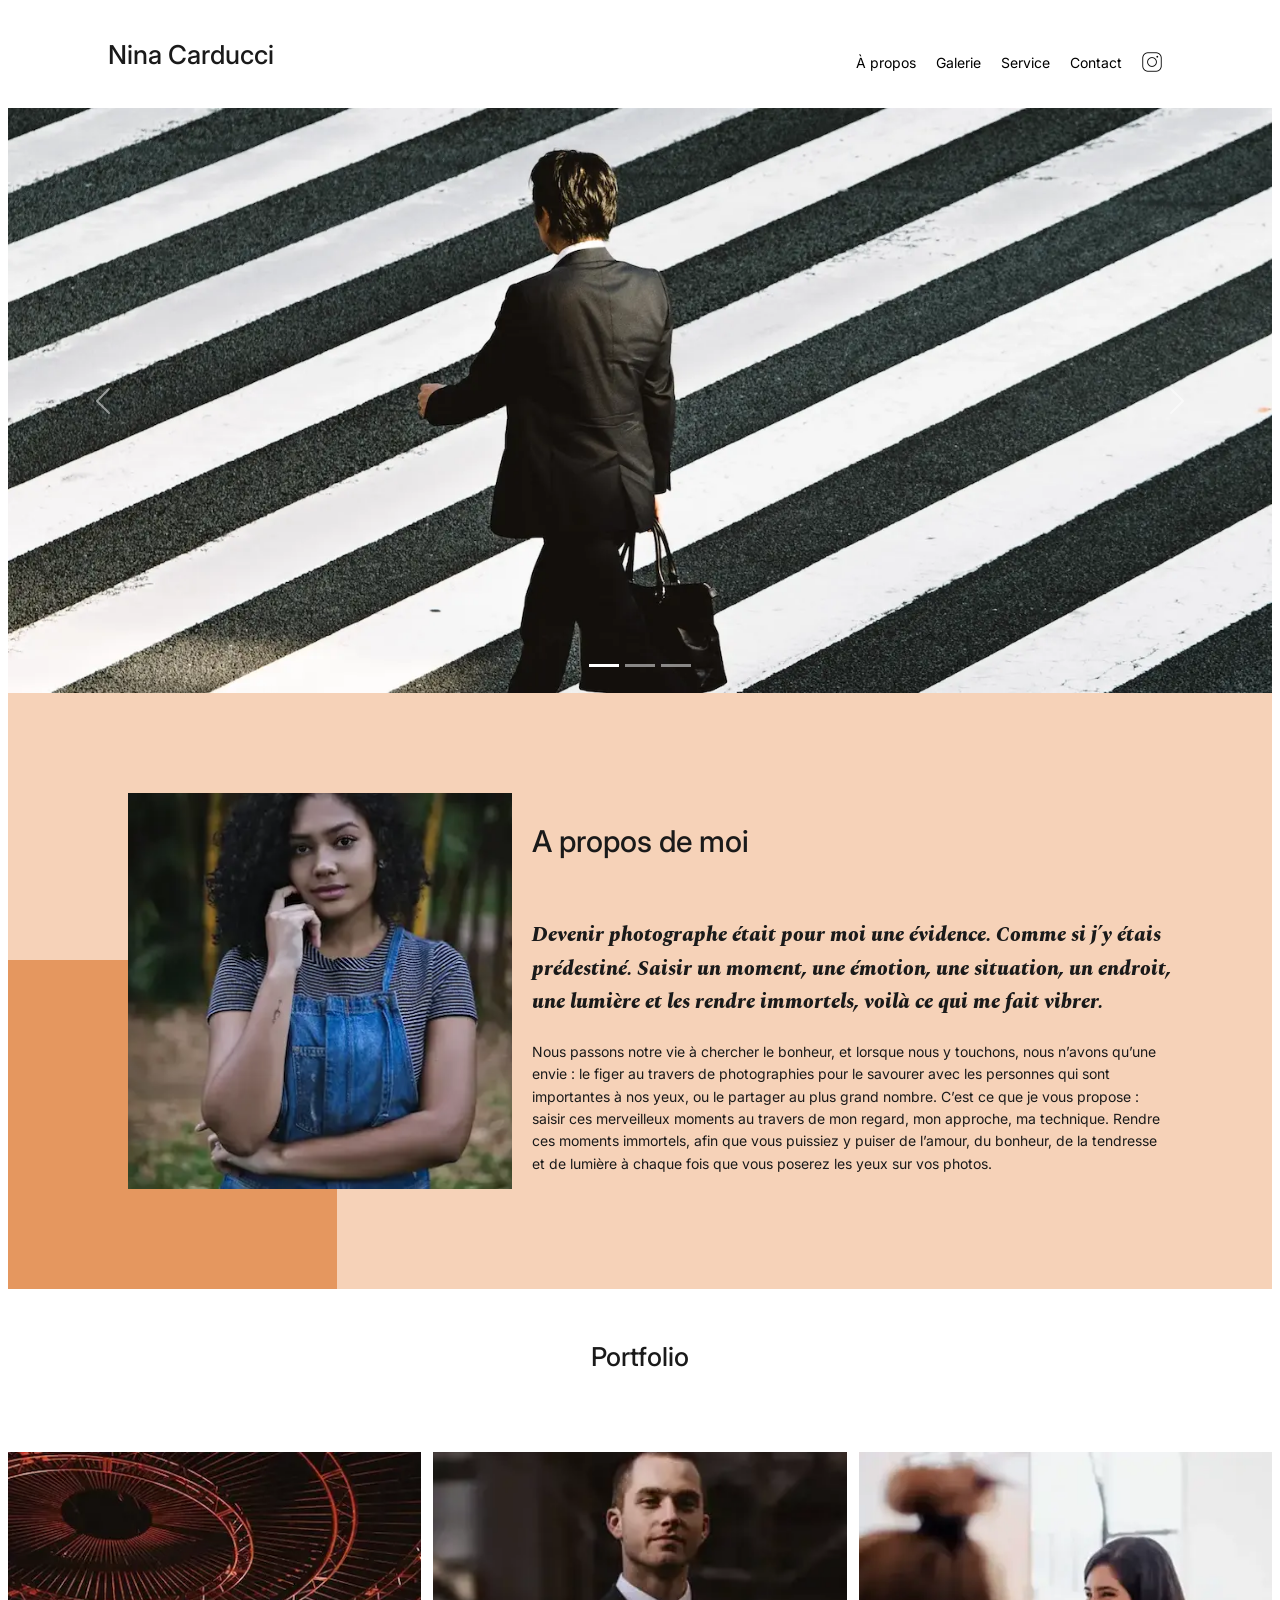
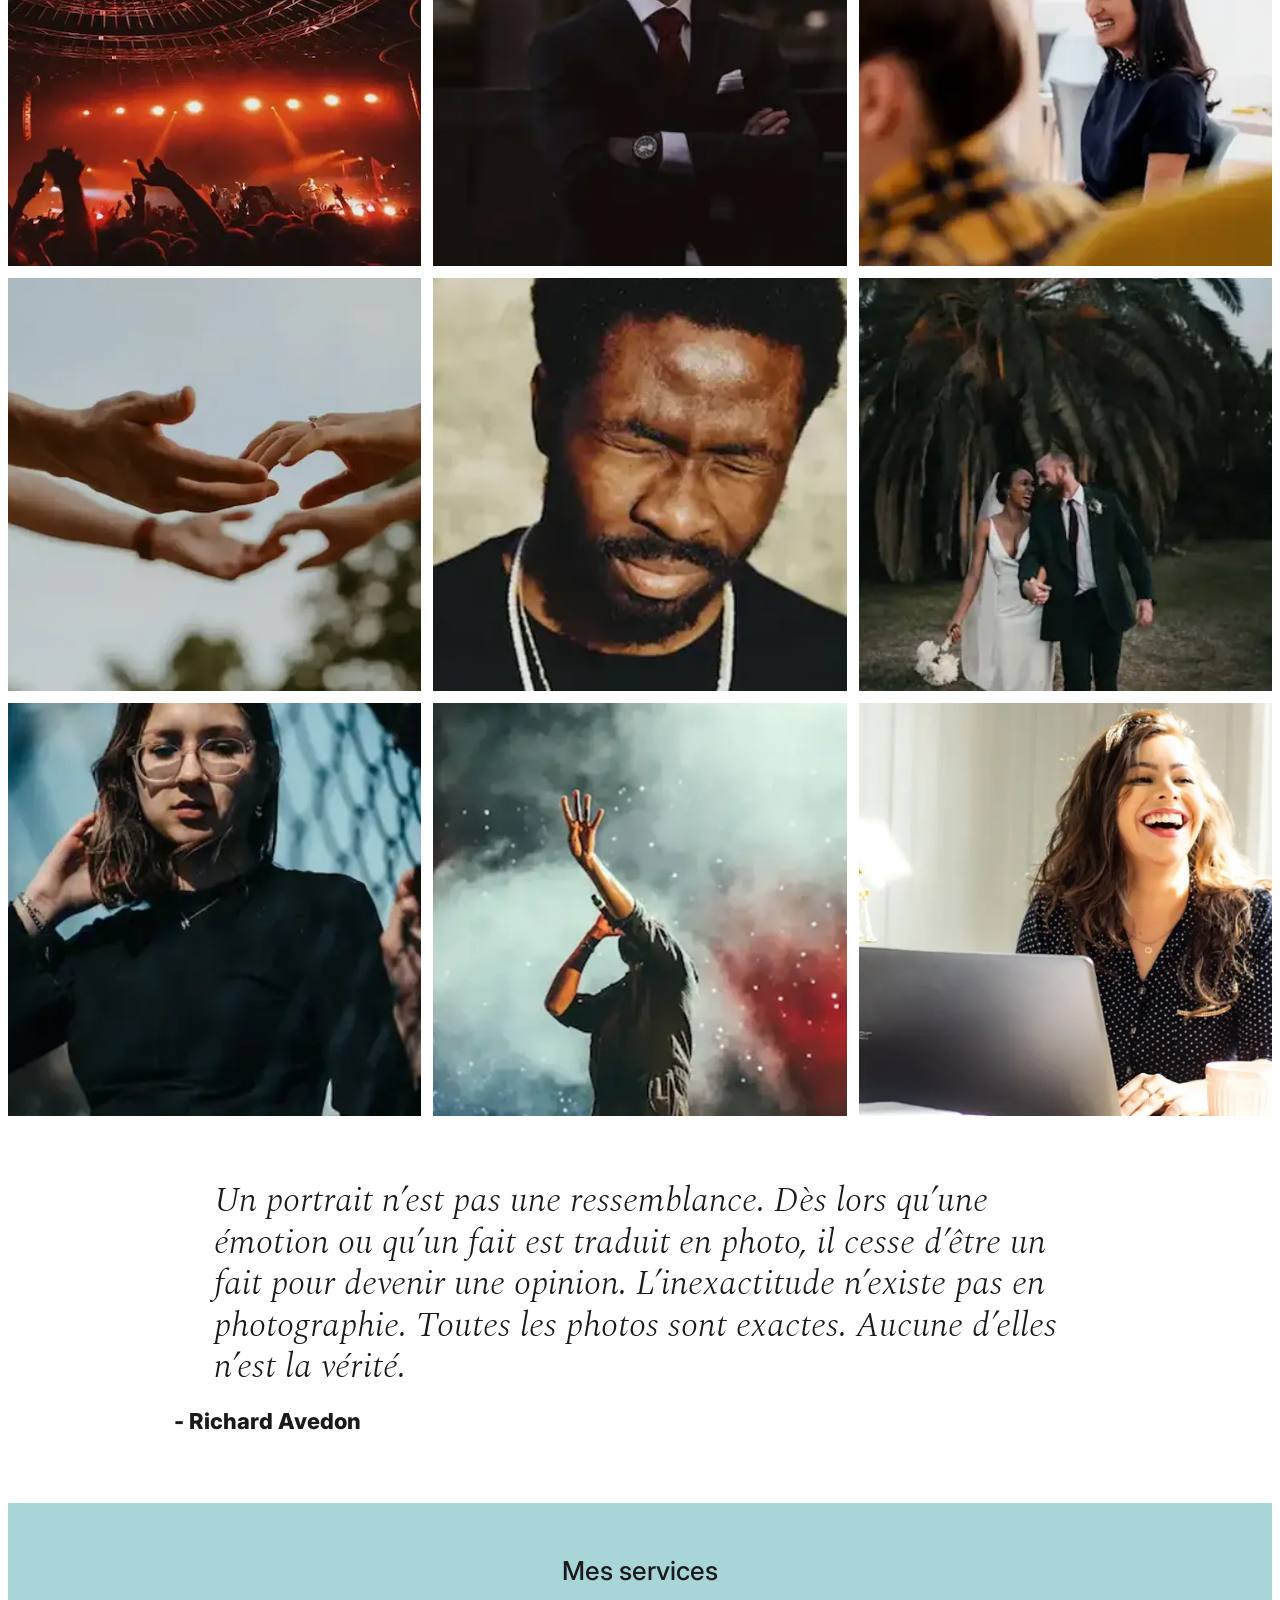
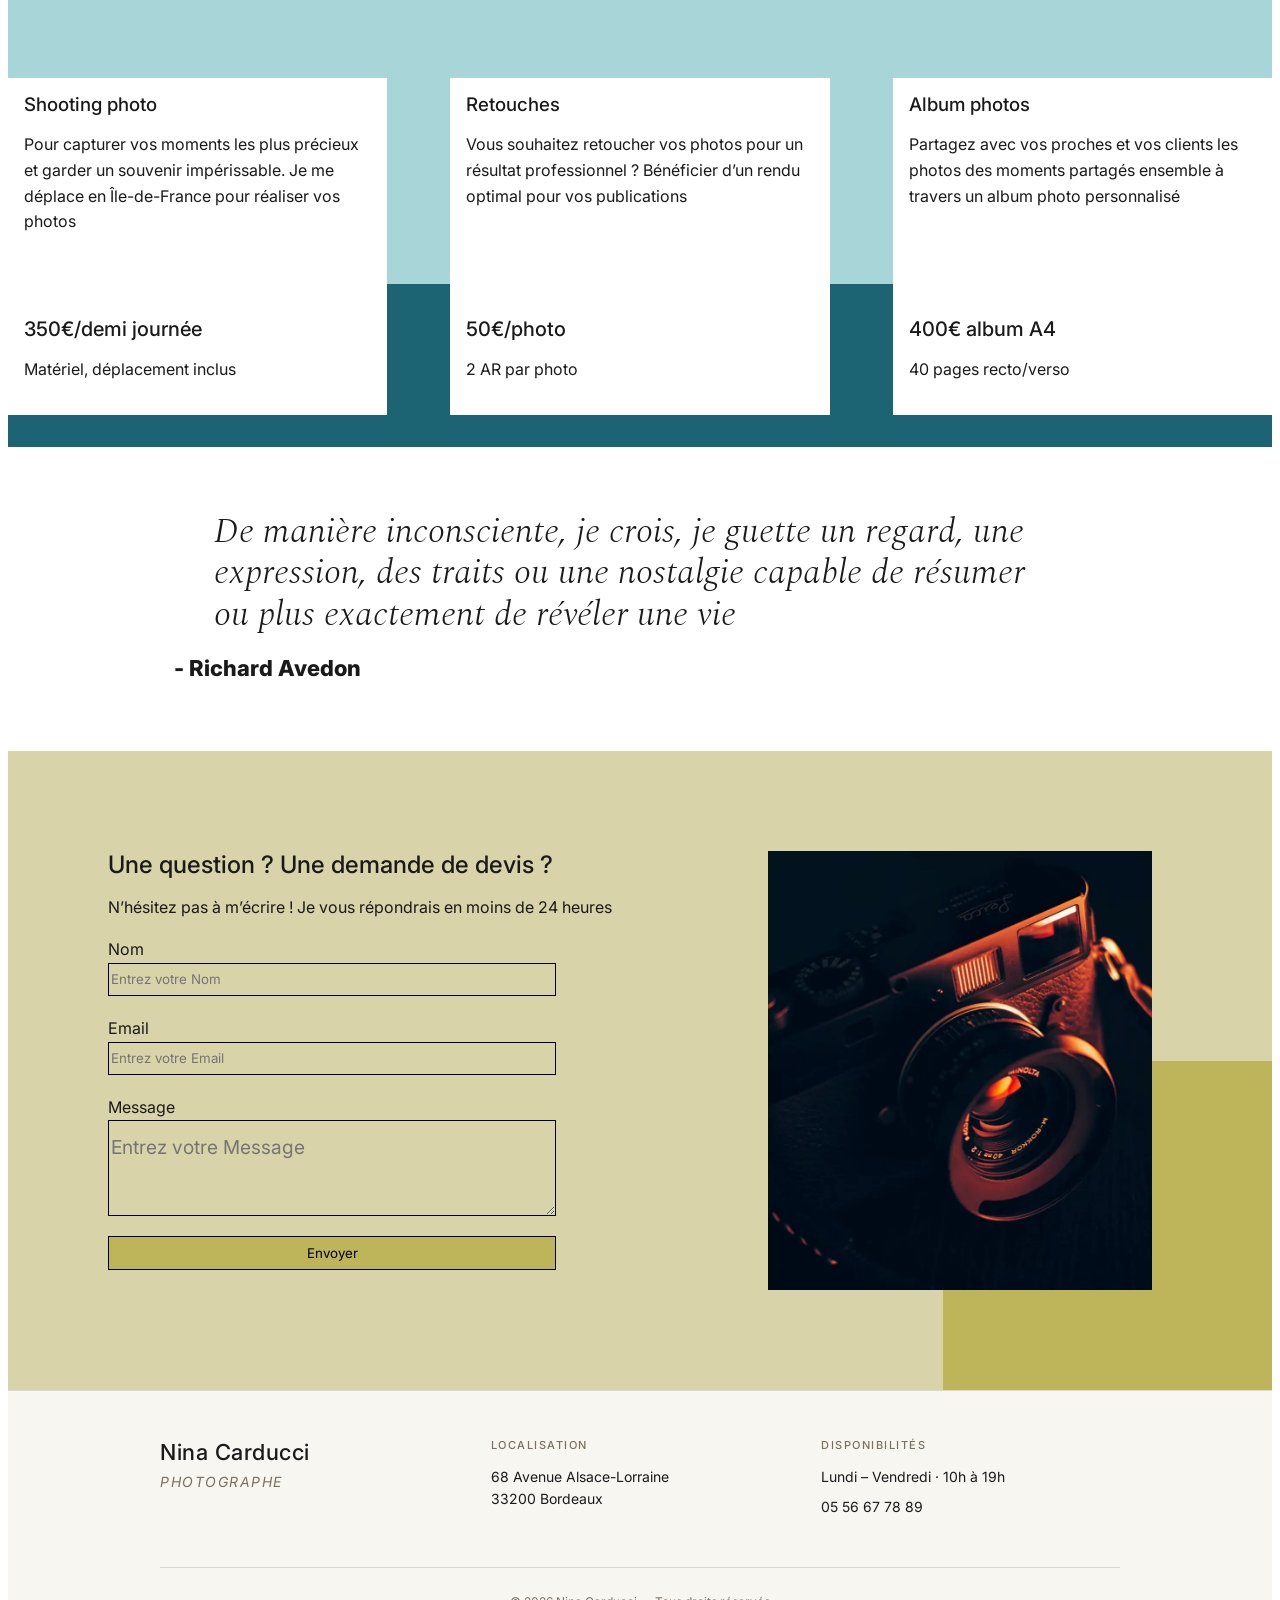
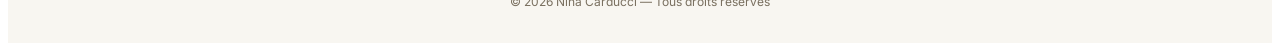
==== index.min.html @ 87fad9b1 "sématique en place en particulier pour les titres" ====
<!DOCTYPE html><html lang="fr"><head><title>Nina Carducci, Photographe à 33200 Bordeaux</title><meta name="description" content="une presentation de mes travaux de photographie "><meta name="keywords" content=" Photographe, photographie, évènement, portefolio, portrait, bordeaux "><meta property="og:title" content="Photographe Nina Carducci : mes services pour des photos de qualités"><meta property="og:type" content="website"><meta property="og:image" content="./assets/images/nina.webp"><meta property="og:url" content="https://ninacarducci.github.io/"><meta name="twitter:card" content="Photographe Nina Carducci : mes services pour des photos de qualités"><meta name="twitter:site" content="@ninacarducci"><meta name="twitter:title" content="Photographe Nina Carducci : mes services pour des photos de qualités"><meta name="twitter:description" content="Découvrez plein de photos qui vont vous plaire."><meta name="twitter:image" content="./assets/images/nina.webp"><meta name="viewport" content="width=device-width,initial-scale=1"><link rel="stylesheet" href="./assets/style.min.css"><link rel="preconnect" href="https://fonts.googleapis.com"><link rel="preconnect" href="https://fonts.gstatic.com" crossorigin=""><link href="https://fonts.googleapis.com/css2?family=Inter&amp;family=Spectral:ital,wght@0,400;1,300;1,400;1,800&amp;display=swap" rel="stylesheet"><meta charset="UTF-8"><script src="./assets/carousel-min.js" defer></script><script src="./assets/gallery-min.js" defer></script><script type="application/ld+json">{ "@context": "https://schema.org", "@type": "LocalBusiness", "name": "Nina Carducci", "image": "https://ton-site.com/assets/images/nina_560_560.webp", "address": { "@type": "PostalAddress", "streetAddress": "68 avenue Alsace-Lorraine", "addressLocality": "Bordeaux", "postalCode": "33200", "addressCountry": "FR" }, "telephone": "+33556677889", "openingHoursSpecification": [ { "@type": "OpeningHoursSpecification", "dayOfWeek": [ "Monday", "Tuesday", "Wednesday", "Thursday", "Friday" ], "opens": "10:00", "closes": "19:00" } ], "geo": { "@type": "GeoCoordinates", "latitude": 44.8465743, "longitude": -0.6065367 }, "priceRange": "€€"}</script></head><body><div class="top-header"><h1 class="name">Nina Carducci</h1><nav class="nav" aria-details="main-nav-title"><ul><li><a href="#about">À propos</a></li><li><a href="#gallery">Galerie</a></li><li><a href="#services">Service</a></li><li><a href="#contact">Contact</a></li><li><a class="social-link" loading="lazy" href="https://www.instagram.com/ninacarducci.photo/?hl=fr" target="_blank"><img src="assets/images/instagram.webp" alt="Instagram de Nina Carducci"></a></li></ul></nav></div><div id="header"><main><div id="carouselExampleIndicators" class="carousel slide" data-bs-ride="carousel"><div class="carousel-indicators"><button type="button" data-bs-target="#carouselExampleIndicators" data-bs-slide-to="0" class="active" aria-current="true" aria-label="Slide 1"></button><button type="button" data-bs-target="#carouselExampleIndicators" data-bs-slide-to="1" aria-label="Slide 2"></button><button type="button" data-bs-target="#carouselExampleIndicators" data-bs-slide-to="2" aria-label="Slide 3"></button></div><div class="carousel-inner"><article class="carousel-item active"><img src="./assets/images/slider/ryoji-iwata-wUZjnOv7t0g-unsplash.webp" class="d-block w-100 h-100" alt="ryoji-iwata-wUZjnOv7t0g-unsplash" fetchpriority="high"></article><article class="carousel-item"><img loading="lazy" src="./assets/images/slider/nicholas-green-nPz8akkUmDI-unsplash.webp" class="d-block w-100 h-100" alt="nicholas-green-nPz8akkUmDI-unsplash" fetchpriority="high"></article><article class="carousel-item"><img loading="lazy" src="./assets/images/slider/edward-cisneros-3_h6-1NPDGw-unsplash.webp" class="d-block w-100 h-100" alt="edward-cisneros-3_h6-1NPDGw-unsplash" fetchpriority="high"></article></div><button class="carousel-control-prev" type="button" data-bs-target="#carouselExampleIndicators" data-bs-slide="prev"><span class="carousel-control-prev-icon" aria-hidden="true"></span><span class="visually-hidden">Previous</span></button><button class="carousel-control-next" type="button" data-bs-target="#carouselExampleIndicators" data-bs-slide="next"><span class="carousel-control-next-icon" aria-hidden="true"></span><span class="visually-hidden">Next</span></button></div></main></div><div id="about"><article class="picture left"><img fetchpriority="high" src="./assets/images/nina.webp" alt="nina"></article><article id="about-me"><h2 class="about-me__title">A propos de moi</h2><p class="about-me__introduction">Devenir photographe était pour moi une évidence. Comme si j’y étais prédestiné. Saisir un moment, une émotion, une situation, un endroit, une lumière et les rendre immortels, voilà ce qui me fait vibrer.</p><p>Nous passons notre vie à chercher le bonheur, et lorsque nous y touchons, nous n’avons qu’une envie : le figer au travers de photographies pour le savourer avec les personnes qui sont importantes à nos yeux, ou le partager au plus grand nombre. C’est ce que je vous propose : saisir ces merveilleux moments au travers de mon regard, mon approche, ma technique. Rendre ces moments immortels, afin que vous puissiez y puiser de l’amour, du bonheur, de la tendresse et de lumière à chaque fois que vous poserez les yeux sur vos photos.</p></article></div><div id="gallery"><h2 class="title">Portfolio</h2><nav id="gallery-navbar" class="nav-gallery"></nav><article class="container py-3"><section class="gallery"><div id="lightbox" class="lightbox"><span class="close-lightbox">&times;</span><img class="lightbox-image" src="" alt="Photo en plein écran"><button class="lightbox-prev">&#10094;</button><button class="lightbox-next">&#10095;</button></div><img loading="lazy" data-gallery-tag="Concert" class="gallery-item" src="./assets/images/gallery/concerts/aaron-paul-wnX-fXzB6Cw-unsplash.webp" alt="aaron-paul-wnX-fXzB6Cw-unsplash" type="image/webp"><img loading="lazy" data-gallery-tag="Entreprises" class="gallery-item" src="./assets/images/gallery/entreprise/ali-morshedlou-WMD64tMfc4k-unsplash.webp" alt="ali-morshedlou-WMD64tMfc4k-unsplash"><img loading="lazy" data-gallery-tag="Entreprises" class="gallery-item" src="./assets/images/gallery/entreprise/jason-goodman-tHO1_OuKbg0-unsplash.webp" alt="jason-goodman-tHO1_OuKbg0-unsplash"><img loading="lazy" data-gallery-tag="Mariages" class="gallery-item" src="./assets/images/gallery/mariage/hannah-busing-RvF2R_qMpRk-unsplash.webp" alt="hannah-busing-RvF2R_qMpRk-unsplash"><img loading="lazy" data-gallery-tag="Portrait" class="gallery-item" src="./assets/images/gallery/portraits/ade-tunji-rVkhWWZFAtQ-unsplash.webp" alt="ade-tunji-rVkhWWZFAtQ-unsplash"><img loading="lazy" data-gallery-tag="Mariages" class="gallery-item" src="./assets/images/gallery/mariage/jakob-owens-SiniLJkXhMc-unsplash.webp" alt="jakob-owens-SiniLJkXhMc-unsplash"><img loading="lazy" data-gallery-tag="Portrait" class="gallery-item" src="./assets/images/gallery/portraits/nino-van-prattenburg--443cl1uR_8-unsplash.webp" alt="nino-van-prattenburg--443cl1uR_8-unsplash"><img loading="lazy" data-gallery-tag="Concert" class="gallery-item" src="./assets/images/gallery/concerts/austin-neill-hgO1wFPXl3I-unsplash.webp" alt="austin-neill-hgO1wFPXl3I-unsplash"><img loading="lazy" data-gallery-tag="Entreprises" class="gallery-item" src="./assets/images/gallery/entreprise/mateus-campos-felipe-Fsgzm8N0hIY-unsplash.webp" alt="mateus-campos-felipe-Fsgzm8N0hIY-unsplash"></section></article><div class="quote"><figure><blockquote><h2 class="quote__text">Un portrait n’est pas une ressemblance. Dès lors qu’une émotion ou qu’un fait est traduit en photo, il cesse d’être un fait pour devenir une opinion. L’inexactitude n’existe pas en photographie. Toutes les photos sont exactes. Aucune d’elles n’est la vérité.</h2></blockquote><figcaption class="quote__author">- Richard Avedon</figcaption></figure></div></div><div id="services"><h2 class="title">Mes services</h2><div class="container"><article class="service"><section class="service__description"><h3>Shooting photo</h3><p>Pour capturer vos moments les plus précieux et garder un souvenir impérissable. Je me déplace en Île-de-France pour réaliser vos photos</p></section><div class="service__price"><p class="price">350€/demi journée</p><p>Matériel, déplacement inclus</p></div></article><div class="service"><article class="service__description"><h3>Retouches</h3><p>Vous souhaitez retoucher vos photos pour un résultat professionnel ? Bénéficier d’un rendu optimal pour vos publications</p></article><article class="service__price"><p class="price">50€/photo</p><p>2 AR par photo</p></article></div><div class="service"><article class="service__description"><h3>Album photos</h3><p>Partagez avec vos proches et vos clients les photos des moments partagés ensemble à travers un album photo personnalisé</p></article><article class="service__price"><p class="price">400€ album A4</p><p>40 pages recto/verso</p></article></div></div></div><div class="quote"><figure><blockquote><h2 class="quote__text">De manière inconsciente, je crois, je guette un regard, une expression, des traits ou une nostalgie capable de résumer ou plus exactement de révéler une vie</h2></blockquote><figcaption class="quote__author">- Richard Avedon</figcaption></figure></div><div id="contact"><article class="container"><section class="form-container"><h2>Une question ? Une demande de devis ?</h2><p>N’hésitez pas à m’écrire ! Je vous répondrais en moins de 24 heures</p><form action="" method="post"><label for="nom">Nom</label><input type="text" name="nom" id="nom" placeholder="Entrez votre Nom"><label for="email">Email</label><input type="email" name="email" id="email" placeholder="Entrez votre Email"><label for="message">Message</label><textarea name="message" id="message" cols="30" rows="10" placeholder="Entrez votre Message"></textarea><input type="submit" value="Envoyer"></form></section><section class="picture right"><img loading="lazy" src="./assets/images/camera.webp" alt="camera"></section></article></div><footer class="footer"><div class="footer__inner"><div class="footer__brand"><h2 class="footer__name">Nina Carducci</h2><p class="footer__job">Photographe</p></div><div class="footer__section"><h3 class="footer__label">Localisation</h3><p class="footer__text">68 Avenue Alsace-Lorraine<br>33200 Bordeaux</p></div><div class="footer__section"><h3 class="footer__label">Disponibilités</h3><p class="footer__text">Lundi – Vendredi · 10h à 19h</p><p class="footer__text">05 56 67 78 89</p></div></div><div class="footer__bottom">© 2026 Nina Carducci — Tous droits réservés</div></footer></body></html>
---- assets/style.min.css ----
:root{--font-Inter:'Inter',sans-serif;--font-Spectral:'Spectral',serif}body{font-family:var(--font-Inter);font-size:16px;line-height:1.6;color:#1a1a1a}.top-header{background-color:#fff;position:sticky;top:0;z-index:1000;display:flex;justify-content:space-between;padding-inline:100px;padding-block:30px;align-items:center;font-family:var(--font-Inter)}.top-header .name{font-size:26px;font-family:var(--font-Inter)}.nav{display:flex;flex-wrap:wrap;padding-left:0;margin-bottom:0;list-style:none}.nav ul{display:flex;list-style-type:none;font-size:14px;margin-bottom:0}.nav li{padding-inline:10px}.nav a{text-decoration:none;color:#000}.social-link img{width:20px;height:20px}img.d-block w-100{width:100%;height:auto}.d-block{display:block}.w-100{width:100%}.h-100{height:100%}.mw-100{max-width:100%}min-vw-100{min-width:100vw}.carousel-indicators [data-bs-target]{box-sizing:content-box;flex:0 1 auto;width:30px;height:3px;padding:0;margin-right:3px;margin-left:3px;text-indent:-999px;cursor:pointer;background-color:#fff;background-clip:padding-box;border:0;border-top:10px solid #fff0;border-bottom:10px solid #fff0;opacity:.5;transition:opacity .6s ease}.carousel-control-next,.carousel-control-prev{position:absolute;top:0;bottom:0;z-index:1;display:flex;align-items:center;justify-content:center;width:15%;padding:0;color:#7a6c00;text-align:center;background:0 0;border:0;opacity:.5;transition:opacity .15s ease}.carousel-control-next:focus,.carousel-control-next:hover,.carousel-control-prev:focus,.carousel-control-prev:hover{color:#fff;text-decoration:none;outline:0;opacity:.9}.carousel{position:relative}.carousel-control-prev{left:0}.carousel-control-next{right:0}.carousel-control-next-icon,.carousel-control-prev-icon{display:inline-block;width:2rem;height:2rem;background-repeat:no-repeat;background-position:50%;background-size:100% 100%}.carousel-control-prev-icon{background-image:url("data:image/svg+xml,%3csvg xmlns='http://www.w3.org/2000/svg' viewBox='0 0 16 16' fill='%23fff'%3e%3cpath d='M11.354 1.646a.5.5 0 0 1 0 .708L5.707 8l5.647 5.646a.5.5 0 0 1-.708.708l-6-6a.5.5 0 0 1 0-.708l6-6a.5.5 0 0 1 .708 0z'/%3e%3c/svg%3e")}.carousel-control-next-icon{background-image:url("data:image/svg+xml,%3csvg xmlns='http://www.w3.org/2000/svg' viewBox='0 0 16 16' fill='%23fff'%3e%3cpath d='M4.646 1.646a.5.5 0 0 1 .708 0l6 6a.5.5 0 0 1 0 .708l-6 6a.5.5 0 0 1-.708-.708L10.293 8 4.646 2.354a.5.5 0 0 1 0-.708z'/%3e%3c/svg%3e")}.carousel-indicators{position:absolute;right:0;bottom:0;left:0;z-index:2;display:flex;justify-content:center;padding:0;margin-bottom:1rem;margin-right:15%;margin-left:15%;list-style:none}.carousel-indicators .active{opacity:1}#about{display:flex;background-color:#f6d2b8;padding-inline:100px;padding-block:100px;position:relative;max-width:100%;height:auto}#about-me{max-width:100%}#about-me{max-width:100%;font-size:14px}.picture.left::before{content:' ';background-color:#e5975f;width:329px;height:329px;position:absolute;bottom:0;left:0;z-index:-1}.picture{flex:1;margin:0 20px;z-index:0;text-align:center}.picture img{width:384px;height:100%;object-fit:cover}#about-me{flex:2}.about-me__title{margin-top:1em;margin-bottom:60px;font-size:30px}.about-me__introduction{font-family:var(--font-Spectral);font-weight:800;font-style:italic;max-width:100%;font-size:21px}h1,h2,h3,h4{margin-top:0;margin-bottom:.5rem;font-weight:500;line-height:1.2;font-family:var(--font-Inter)}.title{text-align:center;padding-block:2em;font-family:var(--font-Inter);font-size:26px}.nav-gallery{display:flex;flex-wrap:wrap;gap:1rem;margin-bottom:20px;justify-content:center}.nav-gallery button{padding:8px 16px;background-color:#fff;color:#000;border:none;cursor:pointer}.nav-gallery button.active{background-color:#beb45a}.lightbox{display:none;position:fixed;top:0;left:0;width:100vw;height:100vh;background-color:rgb(0 0 0 / .9);justify-content:center;align-items:center;flex-direction:column;z-index:1000}.lightbox img{max-width:90%;max-height:80%;margin-bottom:20px}.lightbox .close-lightbox,.lightbox button{background:0 0;border:none;font-size:2rem;cursor:pointer;position:absolute;transform:translateY(-50%)}.lightbox-prev{left:20px}.lightbox-next{right:20px}.close-lightbox{top:50px;right:60px;font-size:10px;position:absolute}.gallery{display:flex;flex-wrap:wrap;gap:10px;justify-content:flex-start}.gallery-item{width:calc(100% / 3 - 10px);height:auto;aspect-ratio:1/1;object-fit:cover}.quote{font-family:var(--font-Spectral);font-style:italic;width:80%;margin:auto;padding-block:3em}.quote__text{font-family:var(--font-Spectral);font-style:italic;font-size:calc(1.2rem + 1.2vw);font-weight:300}.quote__author{font-family:var(--font-Inter);font-style:normal;font-weight:800;font-size:22px}#services{margin:auto;background-color:#a8d5d8;position:relative}#services .container::before{content:' ';background-color:#1c6474;position:absolute;width:100%;height:30%;bottom:0;left:0;z-index:0}#services .container{justify-content:space-between;display:flex;padding:2em 0}.service{background-color:#fff;max-width:390px;width:30%;height:337px;padding:1em;display:flex;flex-direction:column;justify-content:space-between;z-index:1}.price{margin-top:0;margin-bottom:.5rem;font-weight:500;line-height:1.2;font-size:20px;font-family:var(--font-Inter)}#contact{margin:auto;background-color:#d8d3a8;position:relative;padding-inline:100px;padding-block:100px}#contact .container{display:flex}.picture.right::before{content:' ';background-color:#beb45a;width:329px;height:329px;position:absolute;bottom:0;right:0;z-index:-1}.form-container{flex:2}form{display:flex;flex-direction:column;width:70%;align-items:flex-start}form input{width:100%;background-color:#fff0;border:solid 1px;height:2.5em;margin-bottom:20px}form textarea{width:100%;background-color:#fff0;border:solid 1px;height:5em;line-height:2.5em;font-size:1.2em;margin-bottom:20px}input[type=submit]{background-color:#beb45a;padding:.5em 1em}.container{width:100%;margin-right:auto;margin-left:auto}.carousel-item{display:none}.carousel-item.active{display:block}.visually-hidden{position:absolute;clip:rect(0,0,0,0)}@media (prefers-reduced-motion:reduce){.carousel-indicators [data-bs-target] .carousel-control-next .carousel-control-prev{transition:none}}.carousel-dark .carousel-indicators [data-bs-target]{background-color:#000}[type=button]:not(:disabled),[type=reset]:not(:disabled),[type=submit]:not(:disabled),button:not(:disabled){cursor:pointer}.gallery-col{display:inline-block;width:30%;margin:1%}.gallery-tags{margin-bottom:20px}#gallery-tags button{margin-right:.5rem;padding:.5rem 1rem;border:none;background:#beb45a;color:#fff;cursor:pointer;border-radius:5px}.lightbox-overlay{position:fixed;display:flex;align-items:center;justify-content:center;background:rgb(0 0 0 / .8);top:0;left:0;right:0;bottom:0;z-index:1000}.lightbox-img{max-width:90%;max-height:90%}*,::after,::before{box-sizing:border-box;font-family:var(--font-Inter)}.lightbox-close{position:absolute;top:20px;right:30px;font-size:3rem;color:#fff;cursor:pointer}.footer{background-color:#f8f6f1;border-top:1px solid #ddd8cc;padding:3rem 2rem 2rem;font-family:sans-serif}.footer__inner{max-width:960px;margin:0 auto;display:grid;grid-template-columns:1fr 1fr 1fr;gap:2rem}.footer__name{font-size:22px;font-weight:500;color:#1a1a1a;margin:0 0 6px;letter-spacing:.5px}.footer__job{font-size:14px;color:#7a7060;font-style:italic;letter-spacing:1.5px;text-transform:uppercase;margin:0}.footer__label{font-size:11px;font-weight:500;color:#7a7060;text-transform:uppercase;letter-spacing:1.5px;margin:0 0 14px}.footer__text{font-size:14px;color:#1a1a1a;line-height:1.6;margin:0 0 8px}.footer__bottom{max-width:960px;margin:2.5rem auto 0;padding-top:1.5rem;border-top:1px solid #ddd8cc;font-size:12px;color:#7a7060;text-align:center}@media (max-width:640px){.footer__inner{grid-template-columns:1fr}}@media (max-width:450px){figure{margin:0}blockquote{margin:0}.quote__text{display:flex;justify-content:center}}@media (min-width:1400px){.container{max-width:1320px}}@media all and (max-width:1180px){.picture{flex:2}#about,#contact .container{align-items:center}.about-me__title{margin-top:0;margin-bottom:1em}#about-me h4,#about-me p{max-width:100%;height:auto}}@media all and (max-width:1000px){#about{flex-direction:column}.picture.left::before{width:100%;height:30%;position:absolute;bottom:auto;top:0;left:0;z-index:-1}#about-me{height:100%}.about-me__title{text-align:center;margin-top:1em}#services .container{flex-direction:column}.service{width:100%;max-width:100%;height:auto;margin:2em 0}.service__description{margin-bottom:1em}#services .container::before{width:30%;height:100%;bottom:0;right:0;left:auto;z-index:0}#contact .container{flex-direction:column}#contact .picture.right{margin-top:1em}.picture.right::before{width:100%;height:30%;position:absolute;bottom:0;right:0;z-index:-1}}@media all and (max-width:650px){.top-header{flex-direction:column;padding-inline:0}.top-header .nav,.top-header .nav ul{width:100%;padding:0}.top-header .nav li{flex:1;padding-block:1em;text-align:center}.picture.left::before,.picture.right::before{height:150px}#services .container{align-items:center}.service{max-width:90%}#about,#contact{padding-inline:2em;padding-block:2em}form{width:100%}}.gallery{display:grid;grid-template-columns:repeat(3,1fr);gap:12px}.gallery-item{width:100%;display:block}@media (max-width:768px){.gallery{grid-template-columns:repeat(2,1fr)}}
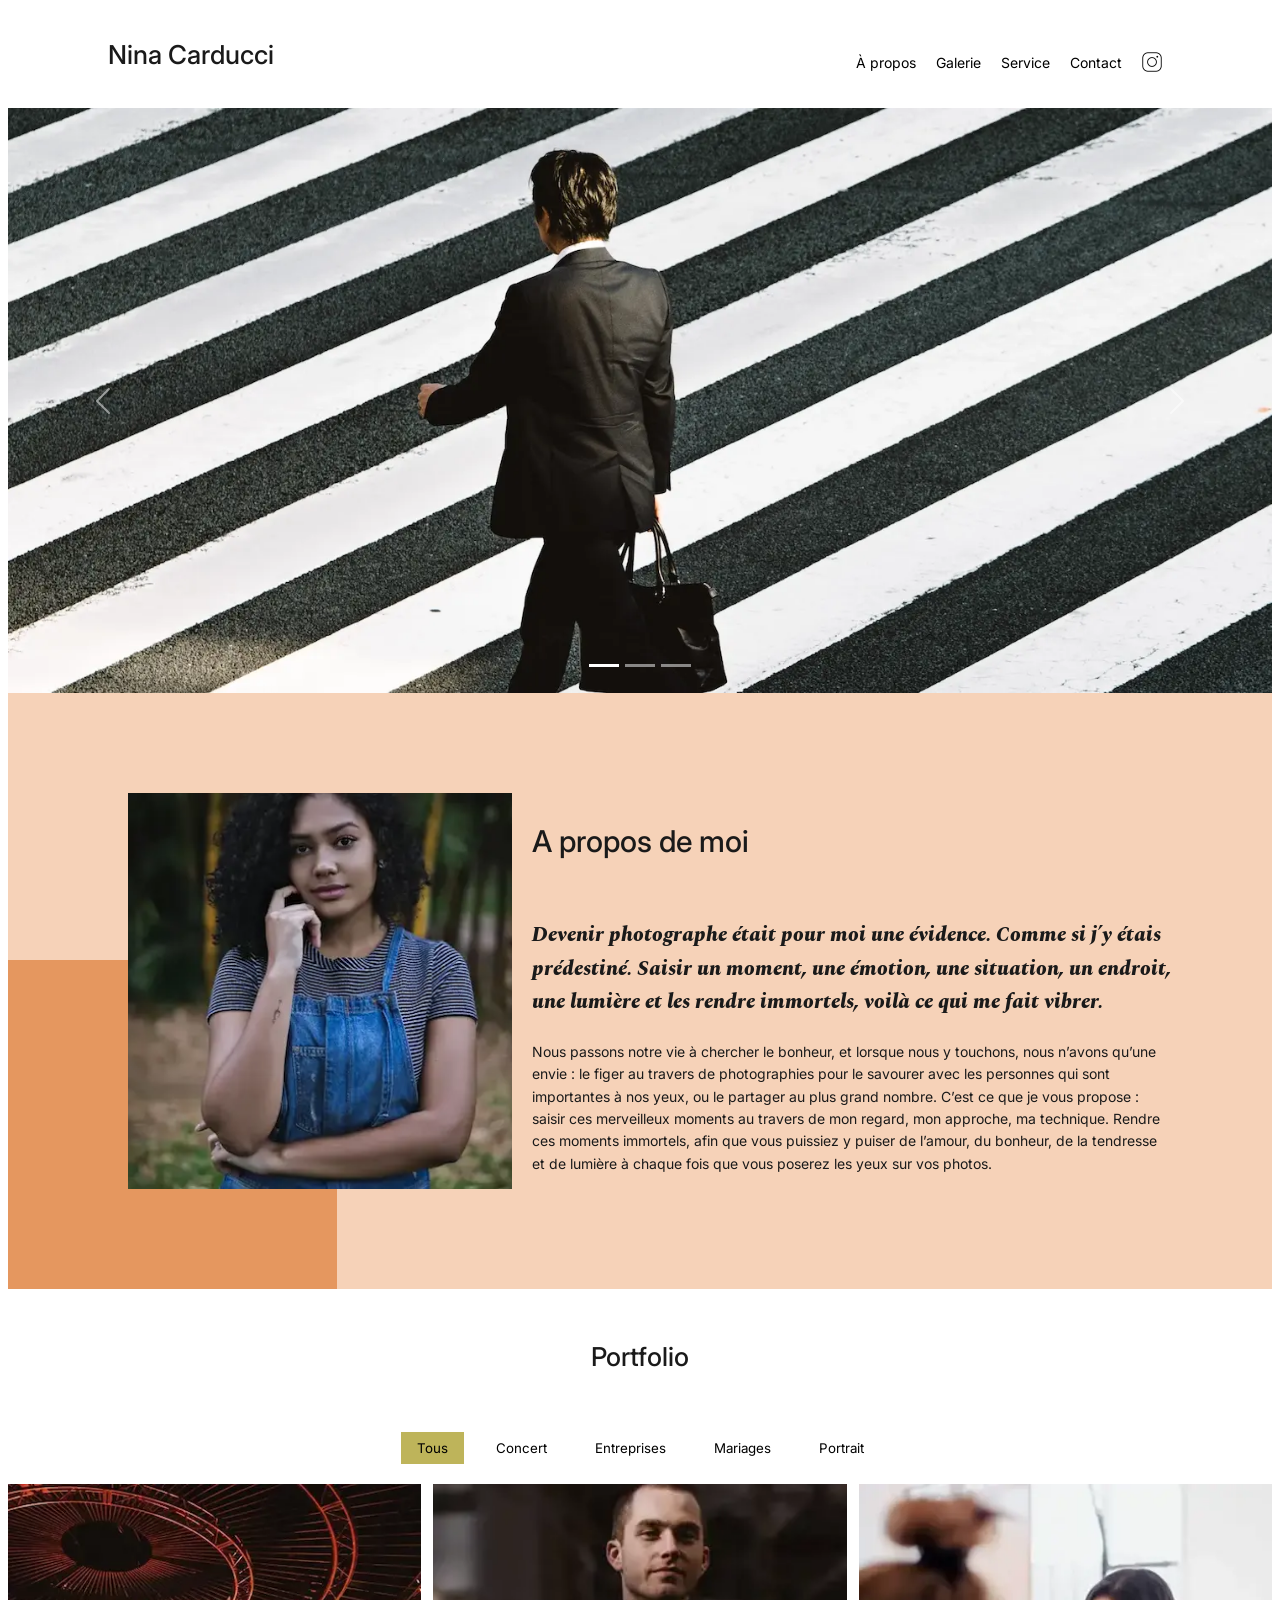
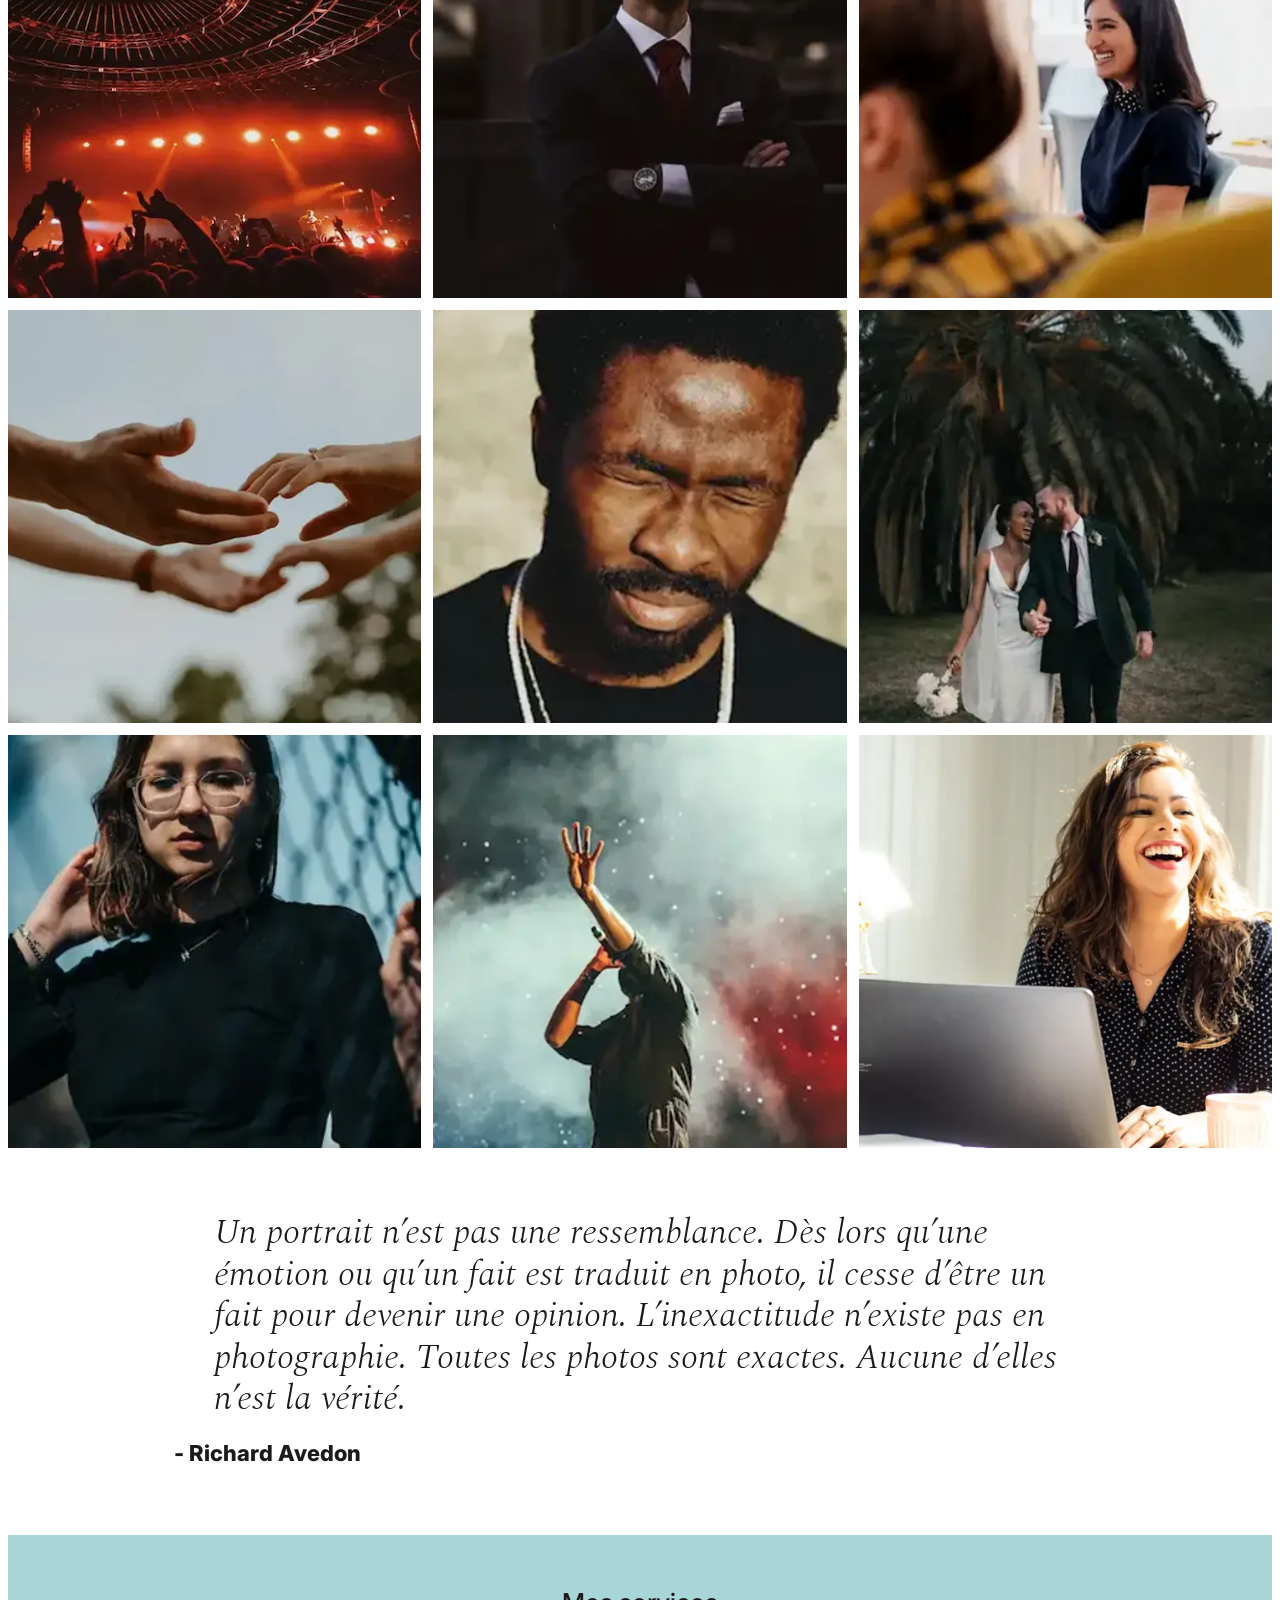
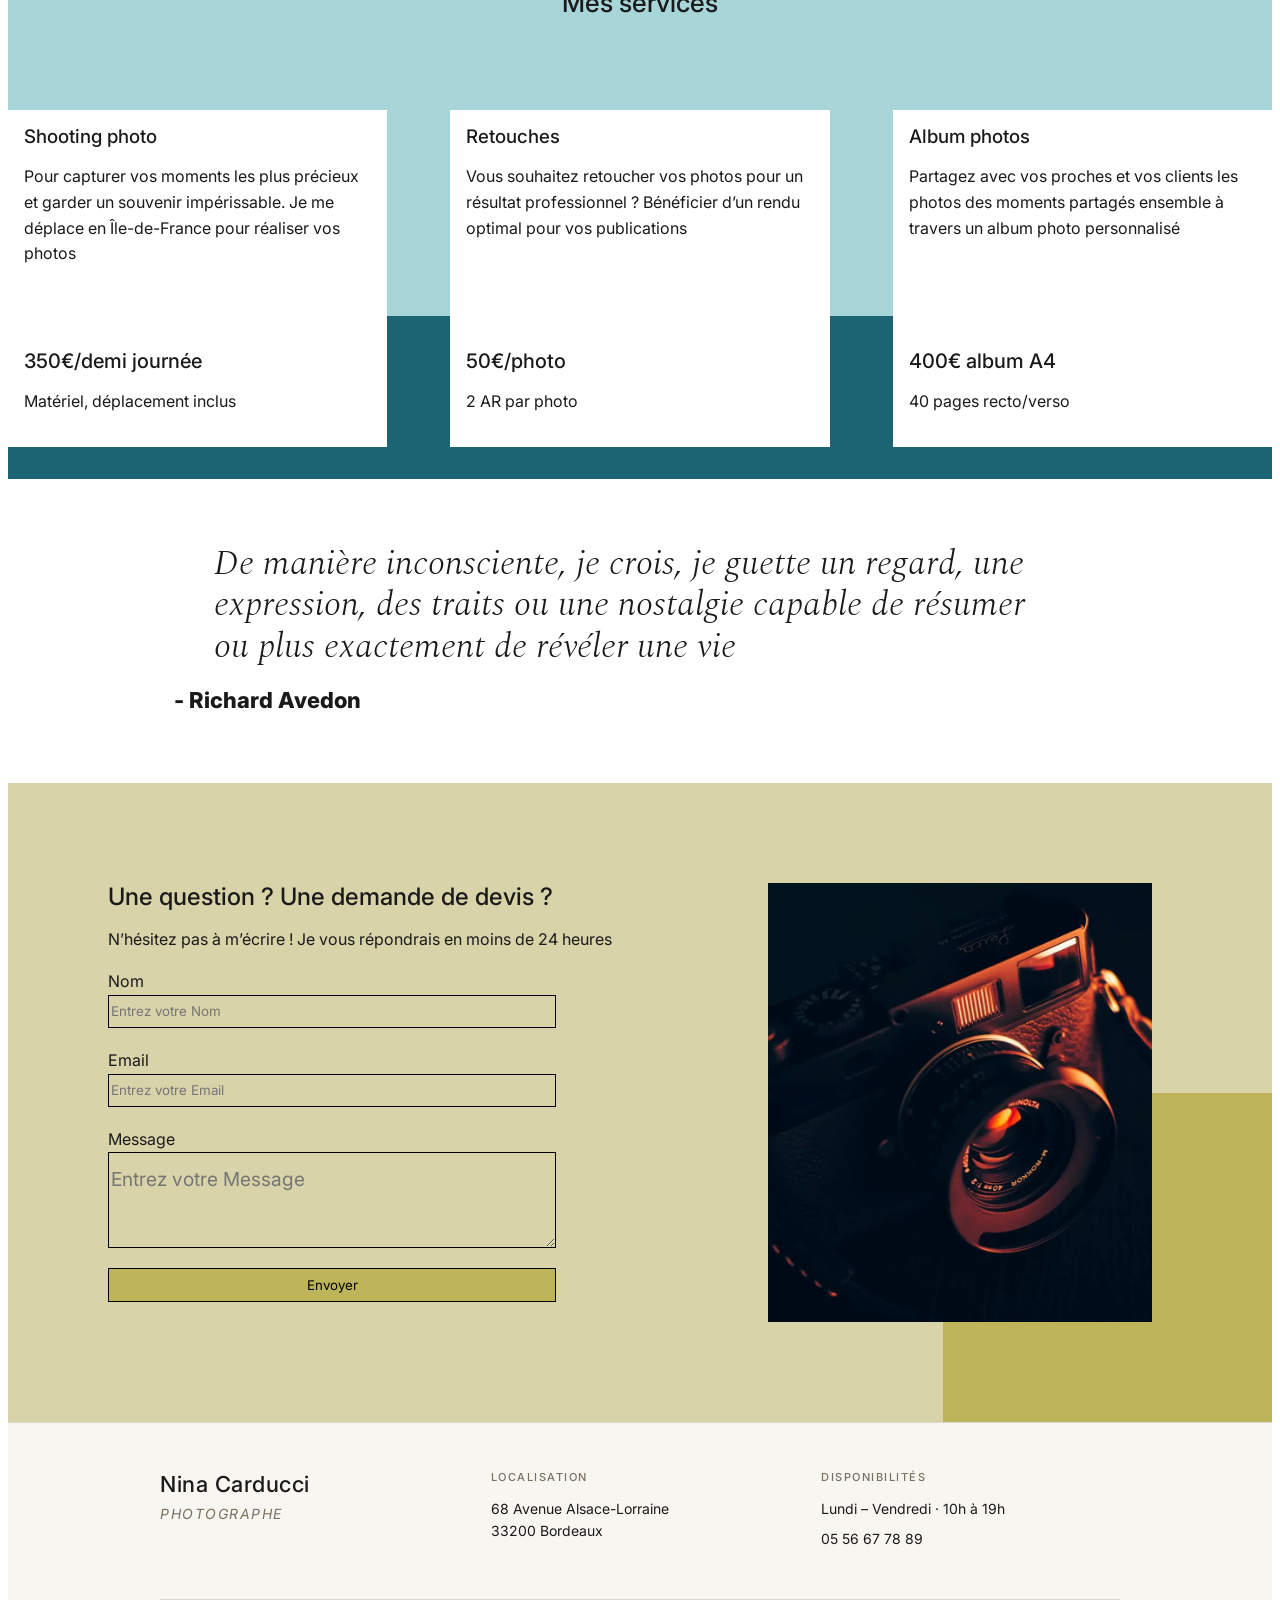
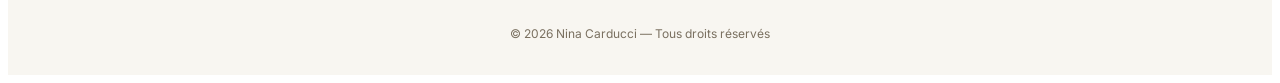
==== commit 7fa58794: "fichiers minifiés" ====
--- a/index.min.html
+++ b/index.min.html
@@ -1 +1 @@
-<!DOCTYPE html><html lang="fr"><head><title>Nina Carducci, Photographe à 33200 Bordeaux</title><meta name="description" content="une presentation de mes travaux de photographie "><meta name="keywords" content=" Photographe, photographie, évènement, portefolio, portrait, bordeaux "><meta property="og:title" content="Photographe Nina Carducci : mes services pour des photos de qualités"><meta property="og:type" content="website"><meta property="og:image" content="./assets/images/nina.webp"><meta property="og:url" content="https://ninacarducci.github.io/"><meta name="twitter:card" content="Photographe Nina Carducci : mes services pour des photos de qualités"><meta name="twitter:site" content="@ninacarducci"><meta name="twitter:title" content="Photographe Nina Carducci : mes services pour des photos de qualités"><meta name="twitter:description" content="Découvrez plein de photos qui vont vous plaire."><meta name="twitter:image" content="./assets/images/nina.webp"><meta name="viewport" content="width=device-width,initial-scale=1"><link rel="stylesheet" href="./assets/style.min.css"><link rel="preconnect" href="https://fonts.googleapis.com"><link rel="preconnect" href="https://fonts.gstatic.com" crossorigin=""><link href="https://fonts.googleapis.com/css2?family=Inter&amp;family=Spectral:ital,wght@0,400;1,300;1,400;1,800&amp;display=swap" rel="stylesheet"><meta charset="UTF-8"><script src="./assets/carousel-min.js" defer></script><script src="./assets/gallery-min.js" defer></script><script type="application/ld+json">{ "@context": "https://schema.org", "@type": "LocalBusiness", "name": "Nina Carducci", "image": "https://ton-site.com/assets/images/nina_560_560.webp", "address": { "@type": "PostalAddress", "streetAddress": "68 avenue Alsace-Lorraine", "addressLocality": "Bordeaux", "postalCode": "33200", "addressCountry": "FR" }, "telephone": "+33556677889", "openingHoursSpecification": [ { "@type": "OpeningHoursSpecification", "dayOfWeek": [ "Monday", "Tuesday", "Wednesday", "Thursday", "Friday" ], "opens": "10:00", "closes": "19:00" } ], "geo": { "@type": "GeoCoordinates", "latitude": 44.8465743, "longitude": -0.6065367 }, "priceRange": "€€"}</script></head><body><div class="top-header"><h1 class="name">Nina Carducci</h1><nav class="nav" aria-details="main-nav-title"><ul><li><a href="#about">À propos</a></li><li><a href="#gallery">Galerie</a></li><li><a href="#services">Service</a></li><li><a href="#contact">Contact</a></li><li><a class="social-link" loading="lazy" href="https://www.instagram.com/ninacarducci.photo/?hl=fr" target="_blank"><img src="assets/images/instagram.webp" alt="Instagram de Nina Carducci"></a></li></ul></nav></div><div id="header"><main><div id="carouselExampleIndicators" class="carousel slide" data-bs-ride="carousel"><div class="carousel-indicators"><button type="button" data-bs-target="#carouselExampleIndicators" data-bs-slide-to="0" class="active" aria-current="true" aria-label="Slide 1"></button><button type="button" data-bs-target="#carouselExampleIndicators" data-bs-slide-to="1" aria-label="Slide 2"></button><button type="button" data-bs-target="#carouselExampleIndicators" data-bs-slide-to="2" aria-label="Slide 3"></button></div><div class="carousel-inner"><article class="carousel-item active"><img src="./assets/images/slider/ryoji-iwata-wUZjnOv7t0g-unsplash.webp" class="d-block w-100 h-100" alt="ryoji-iwata-wUZjnOv7t0g-unsplash" fetchpriority="high"></article><article class="carousel-item"><img loading="lazy" src="./assets/images/slider/nicholas-green-nPz8akkUmDI-unsplash.webp" class="d-block w-100 h-100" alt="nicholas-green-nPz8akkUmDI-unsplash" fetchpriority="high"></article><article class="carousel-item"><img loading="lazy" src="./assets/images/slider/edward-cisneros-3_h6-1NPDGw-unsplash.webp" class="d-block w-100 h-100" alt="edward-cisneros-3_h6-1NPDGw-unsplash" fetchpriority="high"></article></div><button class="carousel-control-prev" type="button" data-bs-target="#carouselExampleIndicators" data-bs-slide="prev"><span class="carousel-control-prev-icon" aria-hidden="true"></span><span class="visually-hidden">Previous</span></button><button class="carousel-control-next" type="button" data-bs-target="#carouselExampleIndicators" data-bs-slide="next"><span class="carousel-control-next-icon" aria-hidden="true"></span><span class="visually-hidden">Next</span></button></div></main></div><div id="about"><article class="picture left"><img fetchpriority="high" src="./assets/images/nina.webp" alt="nina"></article><article id="about-me"><h2 class="about-me__title">A propos de moi</h2><p class="about-me__introduction">Devenir photographe était pour moi une évidence. Comme si j’y étais prédestiné. Saisir un moment, une émotion, une situation, un endroit, une lumière et les rendre immortels, voilà ce qui me fait vibrer.</p><p>Nous passons notre vie à chercher le bonheur, et lorsque nous y touchons, nous n’avons qu’une envie : le figer au travers de photographies pour le savourer avec les personnes qui sont importantes à nos yeux, ou le partager au plus grand nombre. C’est ce que je vous propose : saisir ces merveilleux moments au travers de mon regard, mon approche, ma technique. Rendre ces moments immortels, afin que vous puissiez y puiser de l’amour, du bonheur, de la tendresse et de lumière à chaque fois que vous poserez les yeux sur vos photos.</p></article></div><div id="gallery"><h2 class="title">Portfolio</h2><nav id="gallery-navbar" class="nav-gallery"></nav><article class="container py-3"><section class="gallery"><div id="lightbox" class="lightbox"><span class="close-lightbox">&times;</span><img class="lightbox-image" src="" alt="Photo en plein écran"><button class="lightbox-prev">&#10094;</button><button class="lightbox-next">&#10095;</button></div><img loading="lazy" data-gallery-tag="Concert" class="gallery-item" src="./assets/images/gallery/concerts/aaron-paul-wnX-fXzB6Cw-unsplash.webp" alt="aaron-paul-wnX-fXzB6Cw-unsplash" type="image/webp"><img loading="lazy" data-gallery-tag="Entreprises" class="gallery-item" src="./assets/images/gallery/entreprise/ali-morshedlou-WMD64tMfc4k-unsplash.webp" alt="ali-morshedlou-WMD64tMfc4k-unsplash"><img loading="lazy" data-gallery-tag="Entreprises" class="gallery-item" src="./assets/images/gallery/entreprise/jason-goodman-tHO1_OuKbg0-unsplash.webp" alt="jason-goodman-tHO1_OuKbg0-unsplash"><img loading="lazy" data-gallery-tag="Mariages" class="gallery-item" src="./assets/images/gallery/mariage/hannah-busing-RvF2R_qMpRk-unsplash.webp" alt="hannah-busing-RvF2R_qMpRk-unsplash"><img loading="lazy" data-gallery-tag="Portrait" class="gallery-item" src="./assets/images/gallery/portraits/ade-tunji-rVkhWWZFAtQ-unsplash.webp" alt="ade-tunji-rVkhWWZFAtQ-unsplash"><img loading="lazy" data-gallery-tag="Mariages" class="gallery-item" src="./assets/images/gallery/mariage/jakob-owens-SiniLJkXhMc-unsplash.webp" alt="jakob-owens-SiniLJkXhMc-unsplash"><img loading="lazy" data-gallery-tag="Portrait" class="gallery-item" src="./assets/images/gallery/portraits/nino-van-prattenburg--443cl1uR_8-unsplash.webp" alt="nino-van-prattenburg--443cl1uR_8-unsplash"><img loading="lazy" data-gallery-tag="Concert" class="gallery-item" src="./assets/images/gallery/concerts/austin-neill-hgO1wFPXl3I-unsplash.webp" alt="austin-neill-hgO1wFPXl3I-unsplash"><img loading="lazy" data-gallery-tag="Entreprises" class="gallery-item" src="./assets/images/gallery/entreprise/mateus-campos-felipe-Fsgzm8N0hIY-unsplash.webp" alt="mateus-campos-felipe-Fsgzm8N0hIY-unsplash"></section></article><div class="quote"><figure><blockquote><h2 class="quote__text">Un portrait n’est pas une ressemblance. Dès lors qu’une émotion ou qu’un fait est traduit en photo, il cesse d’être un fait pour devenir une opinion. L’inexactitude n’existe pas en photographie. Toutes les photos sont exactes. Aucune d’elles n’est la vérité.</h2></blockquote><figcaption class="quote__author">- Richard Avedon</figcaption></figure></div></div><div id="services"><h2 class="title">Mes services</h2><div class="container"><article class="service"><section class="service__description"><h3>Shooting photo</h3><p>Pour capturer vos moments les plus précieux et garder un souvenir impérissable. Je me déplace en Île-de-France pour réaliser vos photos</p></section><div class="service__price"><p class="price">350€/demi journée</p><p>Matériel, déplacement inclus</p></div></article><div class="service"><article class="service__description"><h3>Retouches</h3><p>Vous souhaitez retoucher vos photos pour un résultat professionnel ? Bénéficier d’un rendu optimal pour vos publications</p></article><article class="service__price"><p class="price">50€/photo</p><p>2 AR par photo</p></article></div><div class="service"><article class="service__description"><h3>Album photos</h3><p>Partagez avec vos proches et vos clients les photos des moments partagés ensemble à travers un album photo personnalisé</p></article><article class="service__price"><p class="price">400€ album A4</p><p>40 pages recto/verso</p></article></div></div></div><div class="quote"><figure><blockquote><h2 class="quote__text">De manière inconsciente, je crois, je guette un regard, une expression, des traits ou une nostalgie capable de résumer ou plus exactement de révéler une vie</h2></blockquote><figcaption class="quote__author">- Richard Avedon</figcaption></figure></div><div id="contact"><article class="container"><section class="form-container"><h2>Une question ? Une demande de devis ?</h2><p>N’hésitez pas à m’écrire ! Je vous répondrais en moins de 24 heures</p><form action="" method="post"><label for="nom">Nom</label><input type="text" name="nom" id="nom" placeholder="Entrez votre Nom"><label for="email">Email</label><input type="email" name="email" id="email" placeholder="Entrez votre Email"><label for="message">Message</label><textarea name="message" id="message" cols="30" rows="10" placeholder="Entrez votre Message"></textarea><input type="submit" value="Envoyer"></form></section><section class="picture right"><img loading="lazy" src="./assets/images/camera.webp" alt="camera"></section></article></div><footer class="footer"><div class="footer__inner"><div class="footer__brand"><h2 class="footer__name">Nina Carducci</h2><p class="footer__job">Photographe</p></div><div class="footer__section"><h3 class="footer__label">Localisation</h3><p class="footer__text">68 Avenue Alsace-Lorraine<br>33200 Bordeaux</p></div><div class="footer__section"><h3 class="footer__label">Disponibilités</h3><p class="footer__text">Lundi – Vendredi · 10h à 19h</p><p class="footer__text">05 56 67 78 89</p></div></div><div class="footer__bottom">© 2026 Nina Carducci — Tous droits réservés</div></footer></body></html>+<!DOCTYPE html><html lang="fr"><head><title>Nina Carducci, Photographe à 33200 Bordeaux</title><meta name="description" content="une presentation de mes travaux de photographie "><meta name="keywords" content=" Photographe, photographie, évènement, portefolio, portrait, bordeaux "><meta property="og:title" content="Photographe Nina Carducci : mes services pour des photos de qualités"><meta property="og:type" content="website"><meta property="og:image" content="./assets/images/nina.webp"><meta property="og:url" content="https://ninacarducci.github.io/"><meta name="twitter:card" content="Photographe Nina Carducci : mes services pour des photos de qualités"><meta name="twitter:site" content="@ninacarducci"><meta name="twitter:title" content="Photographe Nina Carducci : mes services pour des photos de qualités"><meta name="twitter:description" content="Découvrez plein de photos qui vont vous plaire."><meta name="twitter:image" content="./assets/images/nina.webp"><meta name="viewport" content="width=device-width,initial-scale=1"><link rel="stylesheet" href="./assets/style.min.css"><link rel="preconnect" href="https://fonts.googleapis.com"><link rel="preconnect" href="https://fonts.gstatic.com" crossorigin=""><link href="https://fonts.googleapis.com/css2?family=Inter&amp;family=Spectral:ital,wght@0,400;1,300;1,400;1,800&amp;display=swap" rel="stylesheet"><meta charset="UTF-8"><script src="./assets/carousel-min.js" defer></script><script src="./assets/gallery-min.js" defer></script><script type="application/ld+json">{ "@context": "https://schema.org", "@type": "LocalBusiness", "name": "Nina Carducci", "image": "https://ton-site.com/assets/images/nina_560_560.webp", "address": { "@type": "PostalAddress", "streetAddress": "68 avenue Alsace-Lorraine", "addressLocality": "Bordeaux", "postalCode": "33200", "addressCountry": "FR" }, "telephone": "+33556677889", "openingHoursSpecification": [ { "@type": "OpeningHoursSpecification", "dayOfWeek": [ "Monday", "Tuesday", "Wednesday", "Thursday", "Friday" ], "opens": "10:00", "closes": "19:00" } ], "geo": { "@type": "GeoCoordinates", "latitude": 44.8465743, "longitude": -0.6065367 }, "priceRange": "€€"}</script></head><body><div class="top-header"><h1 class="name">Nina Carducci</h1><nav class="nav"><ul><li><a href="#about">À propos</a></li><li><a href="#gallery">Galerie</a></li><li><a href="#services">Service</a></li><li><a href="#contact">Contact</a></li><li><a class="social-link" loading="lazy" href="https://www.instagram.com/ninacarducci.photo/?hl=fr" target="_blank"><img src="assets/images/instagram.webp" alt="Instagram de Nina Carducci"></a></li></ul></nav></div><div id="header"><main><div id="carouselExampleIndicators" class="carousel slide" data-bs-ride="carousel"><div class="carousel-indicators"><button type="button" data-bs-target="#carouselExampleIndicators" data-bs-slide-to="0" class="active" aria-current="true" aria-label="Slide 1"></button><button type="button" data-bs-target="#carouselExampleIndicators" data-bs-slide-to="1" aria-label="Slide 2"></button><button type="button" data-bs-target="#carouselExampleIndicators" data-bs-slide-to="2" aria-label="Slide 3"></button></div><div class="carousel-inner"><article class="carousel-item active"><img src="./assets/images/slider/ryoji-iwata-wUZjnOv7t0g-unsplash.webp" class="d-block w-100 h-100" alt="ryoji-iwata-wUZjnOv7t0g-unsplash" fetchpriority="high"></article><article class="carousel-item"><img loading="lazy" src="./assets/images/slider/nicholas-green-nPz8akkUmDI-unsplash.webp" class="d-block w-100 h-100" alt="nicholas-green-nPz8akkUmDI-unsplash" fetchpriority="high"></article><article class="carousel-item"><img loading="lazy" src="./assets/images/slider/edward-cisneros-3_h6-1NPDGw-unsplash.webp" class="d-block w-100 h-100" alt="edward-cisneros-3_h6-1NPDGw-unsplash" fetchpriority="high"></article></div><button class="carousel-control-prev" type="button" data-bs-target="#carouselExampleIndicators" data-bs-slide="prev"><span class="carousel-control-prev-icon" aria-hidden="true"></span><span class="visually-hidden">Previous</span></button><button class="carousel-control-next" type="button" data-bs-target="#carouselExampleIndicators" data-bs-slide="next"><span class="carousel-control-next-icon" aria-hidden="true"></span><span class="visually-hidden">Next</span></button></div></main></div><div id="about"><article class="picture left"><img fetchpriority="high" src="./assets/images/nina.webp" alt="nina"></article><article id="about-me"><h2 class="about-me__title">A propos de moi</h2><p class="about-me__introduction">Devenir photographe était pour moi une évidence. Comme si j’y étais prédestiné. Saisir un moment, une émotion, une situation, un endroit, une lumière et les rendre immortels, voilà ce qui me fait vibrer.</p><p>Nous passons notre vie à chercher le bonheur, et lorsque nous y touchons, nous n’avons qu’une envie : le figer au travers de photographies pour le savourer avec les personnes qui sont importantes à nos yeux, ou le partager au plus grand nombre. C’est ce que je vous propose : saisir ces merveilleux moments au travers de mon regard, mon approche, ma technique. Rendre ces moments immortels, afin que vous puissiez y puiser de l’amour, du bonheur, de la tendresse et de lumière à chaque fois que vous poserez les yeux sur vos photos.</p></article></div><div id="gallery"><h2 class="title">Portfolio</h2><nav id="gallery-navbar" class="nav-gallery"></nav><article class="container py-3"><section class="gallery"><div id="lightbox" class="lightbox"><span class="close-lightbox">&times;</span><img class="lightbox-image" src="" alt="Photo en plein écran"><button class="lightbox-prev">&#10094;</button><button class="lightbox-next">&#10095;</button></div><img loading="lazy" data-gallery-tag="Concert" class="gallery-item" src="./assets/images/gallery/concerts/aaron-paul-wnX-fXzB6Cw-unsplash.webp" alt="aaron-paul-wnX-fXzB6Cw-unsplash" type="image/webp"><img loading="lazy" data-gallery-tag="Entreprises" class="gallery-item" src="./assets/images/gallery/entreprise/ali-morshedlou-WMD64tMfc4k-unsplash.webp" alt="ali-morshedlou-WMD64tMfc4k-unsplash"><img loading="lazy" data-gallery-tag="Entreprises" class="gallery-item" src="./assets/images/gallery/entreprise/jason-goodman-tHO1_OuKbg0-unsplash.webp" alt="jason-goodman-tHO1_OuKbg0-unsplash"><img loading="lazy" data-gallery-tag="Mariages" class="gallery-item" src="./assets/images/gallery/mariage/hannah-busing-RvF2R_qMpRk-unsplash.webp" alt="hannah-busing-RvF2R_qMpRk-unsplash"><img loading="lazy" data-gallery-tag="Portrait" class="gallery-item" src="./assets/images/gallery/portraits/ade-tunji-rVkhWWZFAtQ-unsplash.webp" alt="ade-tunji-rVkhWWZFAtQ-unsplash"><img loading="lazy" data-gallery-tag="Mariages" class="gallery-item" src="./assets/images/gallery/mariage/jakob-owens-SiniLJkXhMc-unsplash.webp" alt="jakob-owens-SiniLJkXhMc-unsplash"><img loading="lazy" data-gallery-tag="Portrait" class="gallery-item" src="./assets/images/gallery/portraits/nino-van-prattenburg--443cl1uR_8-unsplash.webp" alt="nino-van-prattenburg--443cl1uR_8-unsplash"><img loading="lazy" data-gallery-tag="Concert" class="gallery-item" src="./assets/images/gallery/concerts/austin-neill-hgO1wFPXl3I-unsplash.webp" alt="austin-neill-hgO1wFPXl3I-unsplash"><img loading="lazy" data-gallery-tag="Entreprises" class="gallery-item" src="./assets/images/gallery/entreprise/mateus-campos-felipe-Fsgzm8N0hIY-unsplash.webp" alt="mateus-campos-felipe-Fsgzm8N0hIY-unsplash"></section></article><div class="quote"><figure><blockquote><h2 class="quote__text">Un portrait n’est pas une ressemblance. Dès lors qu’une émotion ou qu’un fait est traduit en photo, il cesse d’être un fait pour devenir une opinion. L’inexactitude n’existe pas en photographie. Toutes les photos sont exactes. Aucune d’elles n’est la vérité.</h2></blockquote><figcaption class="quote__author">- Richard Avedon</figcaption></figure></div></div><div id="services"><h2 class="title">Mes services</h2><div class="container"><article class="service"><section class="service__description"><h3>Shooting photo</h3><p>Pour capturer vos moments les plus précieux et garder un souvenir impérissable. Je me déplace en Île-de-France pour réaliser vos photos</p></section><div class="service__price"><p class="price">350€/demi journée</p><p>Matériel, déplacement inclus</p></div></article><div class="service"><article class="service__description"><h3>Retouches</h3><p>Vous souhaitez retoucher vos photos pour un résultat professionnel ? Bénéficier d’un rendu optimal pour vos publications</p></article><article class="service__price"><p class="price">50€/photo</p><p>2 AR par photo</p></article></div><div class="service"><article class="service__description"><h3>Album photos</h3><p>Partagez avec vos proches et vos clients les photos des moments partagés ensemble à travers un album photo personnalisé</p></article><article class="service__price"><p class="price">400€ album A4</p><p>40 pages recto/verso</p></article></div></div></div><div class="quote"><figure><blockquote><h2 class="quote__text">De manière inconsciente, je crois, je guette un regard, une expression, des traits ou une nostalgie capable de résumer ou plus exactement de révéler une vie</h2></blockquote><figcaption class="quote__author">- Richard Avedon</figcaption></figure></div><div id="contact"><article class="container"><section class="form-container"><h2>Une question ? Une demande de devis ?</h2><p>N’hésitez pas à m’écrire ! Je vous répondrais en moins de 24 heures</p><form action="" method="post"><label for="nom">Nom</label><input type="text" name="nom" id="nom" placeholder="Entrez votre Nom"><label for="email">Email</label><input type="email" name="email" id="email" placeholder="Entrez votre Email"><label for="message">Message</label><textarea name="message" id="message" cols="30" rows="10" placeholder="Entrez votre Message"></textarea><input type="submit" value="Envoyer"></form></section><section class="picture right"><img loading="lazy" src="./assets/images/camera.webp" alt="camera"></section></article></div><footer class="footer"><div class="footer__inner"><div class="footer__brand"><h2 class="footer__name">Nina Carducci</h2><p class="footer__job">Photographe</p></div><div class="footer__section"><h3 class="footer__label">Localisation</h3><p class="footer__text">68 Avenue Alsace-Lorraine<br>33200 Bordeaux</p></div><div class="footer__section"><h3 class="footer__label">Disponibilités</h3><p class="footer__text">Lundi – Vendredi · 10h à 19h</p><p class="footer__text">05 56 67 78 89</p></div></div><div class="footer__bottom">© 2026 Nina Carducci — Tous droits réservés</div></footer></body></html>
